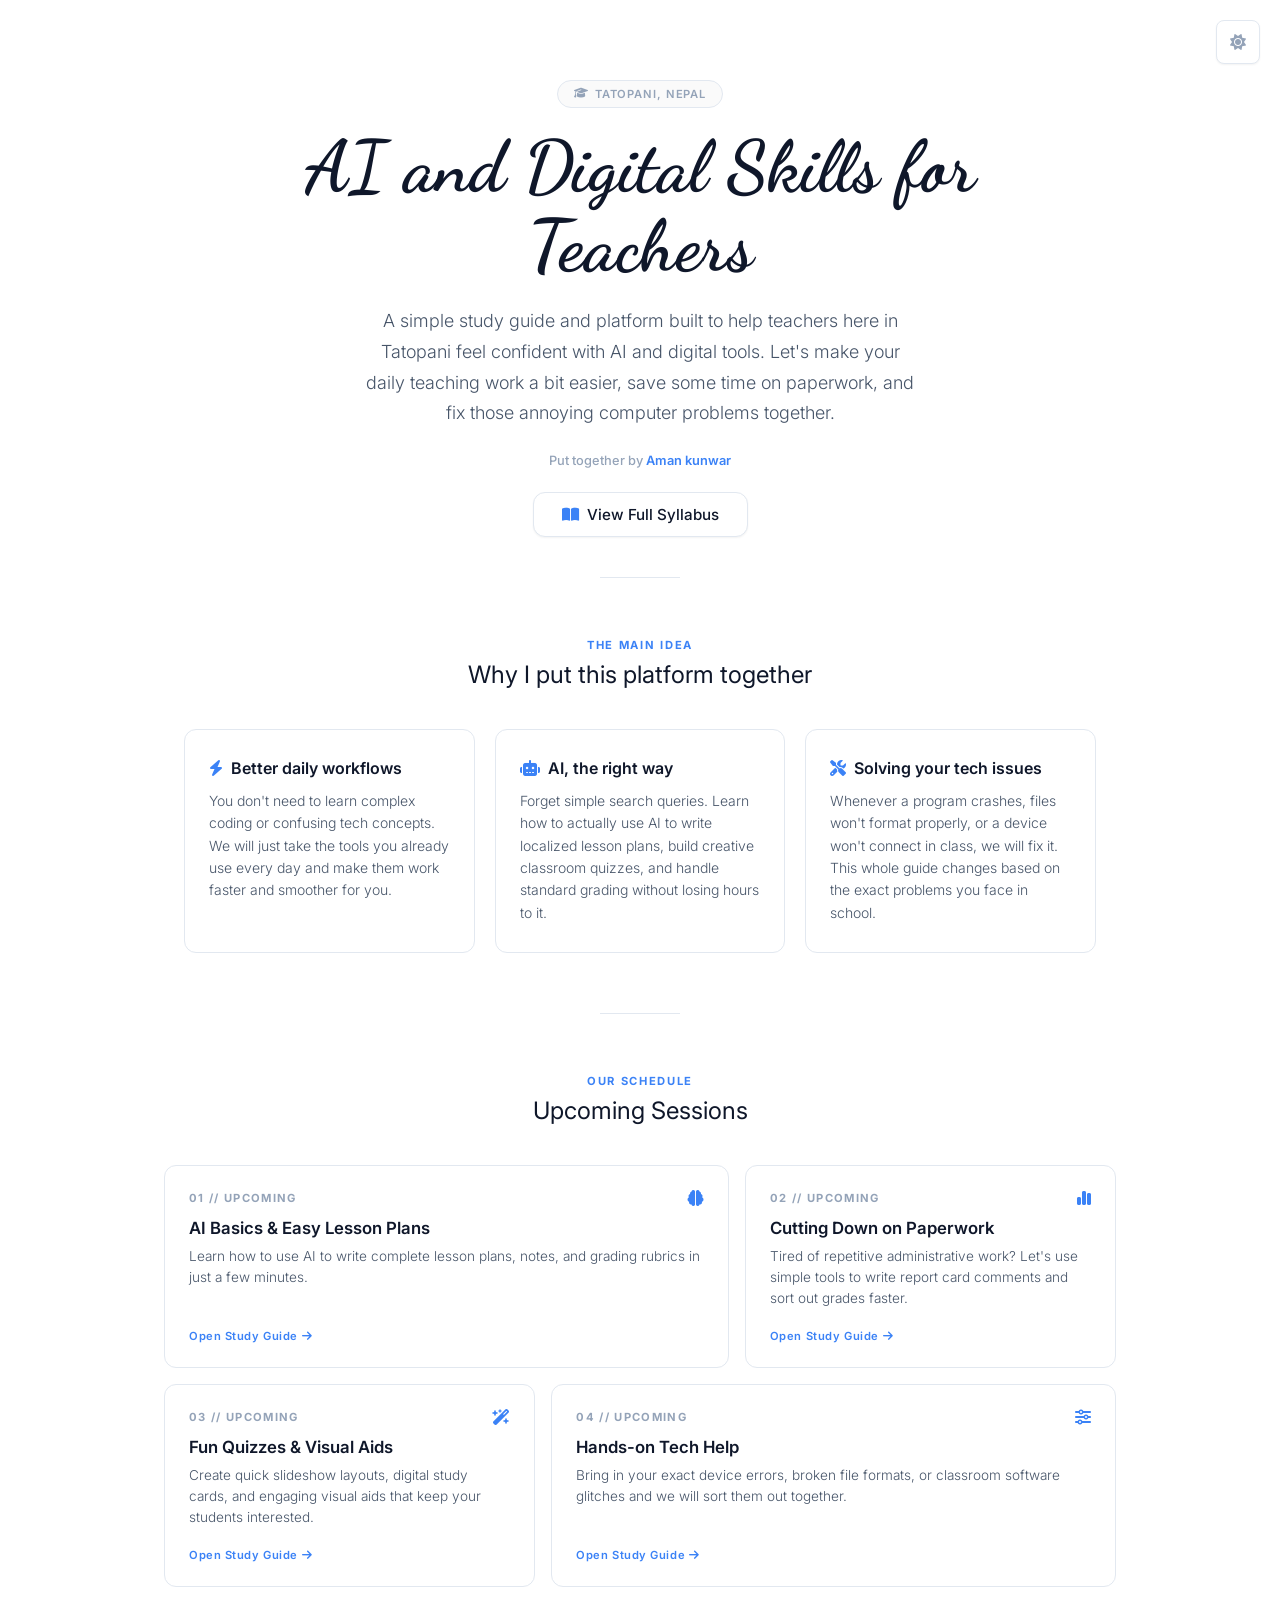
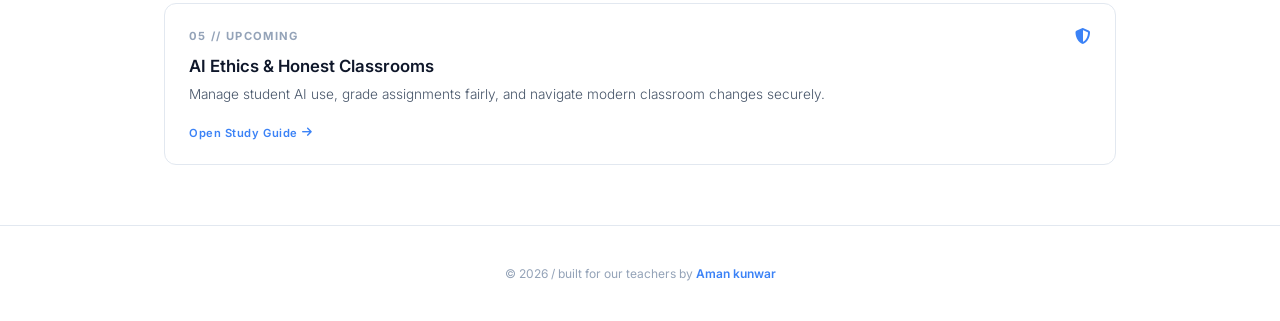
==== index.html @ bcb9775e "Add files via upload" ====
<!DOCTYPE html>
<html lang="en" class="dark">
<head>
    <meta charset="UTF-8">
    <meta name="viewport" content="width=device-width, initial-scale=1.0">
    <title>AI and Digital Skills by Aman kunwar for Teachers, Tatopani</title>
    <link rel="stylesheet" href="style.css">
    <link rel="stylesheet" href="https://cdnjs.cloudflare.com/ajax/libs/font-awesome/6.4.0/css/all.min.css">
</head>
<body>
    <div class="theme-toggle-wrapper">
        <button id="theme-toggle" class="theme-btn" aria-label="Toggle Theme">
            <i class="fa-solid fa-sun"></i>
            <i class="fa-solid fa-moon"></i>
        </button>
    </div>

    <main>
        <div class="hero-section">
            <div>
                <span class="location-badge">
                    <i class="fa-solid fa-graduation-cap" style="color: var(--text-muted);"></i> Tatopani, Nepal
                </span>
            </div>
            <h1 class="cursive-title">AI and Digital Skills for Teachers</h1>
            <p class="hero-description">
                A simple study guide and platform built to help teachers here in Tatopani feel confident with AI and digital tools. Let's make your daily teaching work a bit easier, save some time on paperwork, and fix those annoying computer problems together.
            </p>
            <div class="author-tag">
                Put together by <a href="https://razeclaw.vercel.app" target="_blank">Aman kunwar</a>
            </div>
            <div>
                <a href="syllabus/" class="cta-button">
                    <i class="fa-solid fa-book-open"></i> View Full Syllabus
                </a>
            </div>
        </div>

        <hr class="section-divider" />

        <section class="features-section">
            <div class="section-header">
                <div class="section-tag">The Main Idea</div>
                <h2 class="section-title">Why I put this platform together</h2>
            </div>
            <div class="features-grid">
                <div class="feature-card">
                    <div class="feature-card-title">
                        <i class="fa-solid fa-bolt"></i> Better daily workflows
                    </div>
                    <p class="feature-card-desc">You don't need to learn complex coding or confusing tech concepts. We will just take the tools you already use every day and make them work faster and smoother for you.</p>
                </div>
                <div class="feature-card">
                    <div class="feature-card-title">
                        <i class="fa-solid fa-robot"></i> AI, the right way
                    </div>
                    <p class="feature-card-desc">Forget simple search queries. Learn how to actually use AI to write localized lesson plans, build creative classroom quizzes, and handle standard grading without losing hours to it.</p>
                </div>
                <div class="feature-card">
                    <div class="feature-card-title">
                        <i class="fa-solid fa-screwdriver-wrench"></i> Solving your tech issues
                    </div>
                    <p class="feature-card-desc">Whenever a program crashes, files won't format properly, or a device won't connect in class, we will fix it. This whole guide changes based on the exact problems you face in school.</p>
                </div>
            </div>
        </section>

        <hr class="section-divider" />

        <section class="sessions-section">
            <div class="section-header">
                <div class="section-tag">Our Schedule</div>
                <h2 class="section-title">Upcoming Sessions</h2>
            </div>
            <div class="sessions-grid">
                <a href="sessions/session-one/" class="session-card">
                    <div>
                        <div class="session-meta">
                            <span class="session-num">01 // Upcoming</span>
                            <i class="fa-solid fa-brain"></i>
                        </div>
                        <h3 class="session-card-title">AI Basics &amp; Easy Lesson Plans</h3>
                        <p class="session-card-desc">Learn how to use AI to write complete lesson plans, notes, and grading rubrics in just a few minutes.</p>
                    </div>
                    <span class="session-footer">Open Study Guide <i class="fa-solid fa-arrow-right"></i></span>
                </a>

                <a href="sessions/session-two/" class="session-card">
                    <div>
                        <div class="session-meta">
                            <span class="session-num">02 // Upcoming</span>
                            <i class="fa-solid fa-chart-simple"></i>
                        </div>
                        <h3 class="session-card-title">Cutting Down on Paperwork</h3>
                        <p class="session-card-desc">Tired of repetitive administrative work? Let's use simple tools to write report card comments and sort out grades faster.</p>
                    </div>
                    <span class="session-footer">Open Study Guide <i class="fa-solid fa-arrow-right"></i></span>
                </a>

                <a href="sessions/session-three/" class="session-card">
                    <div>
                        <div class="session-meta">
                            <span class="session-num">03 // Upcoming</span>
                            <i class="fa-solid fa-wand-magic-sparkles"></i>
                        </div>
                        <h3 class="session-card-title">Fun Quizzes &amp; Visual Aids</h3>
                        <p class="session-card-desc">Create quick slideshow layouts, digital study cards, and engaging visual aids that keep your students interested.</p>
                    </div>
                    <span class="session-footer">Open Study Guide <i class="fa-solid fa-arrow-right"></i></span>
                </a>

                <a href="sessions/session-four/" class="session-card">
                    <div>
                        <div class="session-meta">
                            <span class="session-num">04 // Upcoming</span>
                            <i class="fa-solid fa-sliders"></i>
                        </div>
                        <h3 class="session-card-title">Hands-on Tech Help</h3>
                        <p class="session-card-desc">Bring in your exact device errors, broken file formats, or classroom software glitches and we will sort them out together.</p>
                    </div>
                    <span class="session-footer">Open Study Guide <i class="fa-solid fa-arrow-right"></i></span>
                </a>

                <a href="sessions/session-five/" class="session-card">
                    <div>
                        <div class="session-meta">
                            <span class="session-num">05 // Upcoming</span>
                            <i class="fa-solid fa-shield-halved"></i>
                        </div>
                        <h3 class="session-card-title">AI Ethics &amp; Honest Classrooms</h3>
                        <p class="session-card-desc">Manage student AI use, grade assignments fairly, and navigate modern classroom changes securely.</p>
                    </div>
                    <span class="session-footer">Open Study Guide <i class="fa-solid fa-arrow-right"></i></span>
                </a>
            </div>
        </section>
    </main>

    <footer>
        &copy; 2026 / built for our teachers by <a href="https://razeclaw.vercel.app" target="_blank">Aman kunwar</a>
    </footer>

    <script>
        document.getElementById('theme-toggle').addEventListener('click', function() {
            document.documentElement.classList.toggle('dark');
            localStorage.setItem('color-theme', document.documentElement.classList.contains('dark') ? 'dark' : 'light');
        });
        if (localStorage.getItem('color-theme') === 'light' || (!('color-theme' in localStorage) && !window.matchMedia('(prefers-color-scheme: dark)').matches)) {
            document.documentElement.classList.remove('dark');
        } else {
            document.documentElement.classList.add('dark');
        }
    </script>

<!-- made by razeclaw -->
</body>
</html>
---- style.css ----
@import url('https://fonts.googleapis.com/css2?family=Dancing+Script:wght@600;700&family=Inter:wght@300;400;500;600;700&display=swap');

:root {
    --bg-primary: #ffffff;
    --bg-secondary: #fafafa;
    --bg-card: #ffffff;
    --text-primary: #0f172a;
    --text-secondary: #475569;
    --text-muted: #94a3b8;
    --border: #e2e8f0;
    --accent: #3b82f6;
    --accent-light: #eff6ff;
    --accent-dark: #2563eb;
    --shadow-sm: 0 1px 2px rgba(0, 0, 0, 0.05);
    --shadow-md: 0 4px 12px rgba(0, 0, 0, 0.08);
    --shadow-lg: 0 10px 40px rgba(0, 0, 0, 0.1);
    --radius: 12px;
    --radius-sm: 8px;
    --radius-full: 9999px;
}

html.dark {
    --bg-primary: #0f172a;
    --bg-secondary: #1e293b;
    --bg-card: #1e293b;
    --text-primary: #f1f5f9;
    --text-secondary: #94a3b8;
    --text-muted: #64748b;
    --border: #334155;
    --accent: #60a5fa;
    --accent-light: #1e3a5f;
    --accent-dark: #93bbfd;
    --shadow-sm: 0 1px 2px rgba(0, 0, 0, 0.2);
    --shadow-md: 0 4px 12px rgba(0, 0, 0, 0.3);
    --shadow-lg: 0 10px 40px rgba(0, 0, 0, 0.4);
}

* {
    margin: 0;
    padding: 0;
    box-sizing: border-box;
}

body {
    background-color: var(--bg-primary);
    color: var(--text-primary);
    font-family: 'Inter', -apple-system, BlinkMacSystemFont, sans-serif;
    min-height: 100vh;
    display: flex;
    flex-direction: column;
    -webkit-font-smoothing: antialiased;
    transition: background-color 0.3s ease, color 0.3s ease;
}

.cursive-title {
    font-family: 'Dancing Script', cursive;
    font-weight: 700;
    line-height: 1.1;
}

.location-badge {
    display: inline-flex;
    align-items: center;
    gap: 6px;
    padding: 6px 16px;
    border-radius: var(--radius-full);
    border: 1px solid var(--border);
    background: var(--bg-secondary);
    font-size: 0.7rem;
    font-family: 'Inter', monospace;
    font-weight: 600;
    letter-spacing: 0.08em;
    text-transform: uppercase;
    color: var(--text-muted);
}

.hero-section {
    text-align: center;
    padding: 80px 24px 40px;
    max-width: 720px;
    margin: 0 auto;
}

.hero-section h1.cursive-title {
    font-size: clamp(2.5rem, 7vw, 4.5rem);
    color: var(--text-primary);
    margin: 20px 0;
}

.hero-description {
    font-size: clamp(1rem, 2vw, 1.125rem);
    color: var(--text-secondary);
    line-height: 1.7;
    font-weight: 300;
    max-width: 560px;
    margin: 0 auto 24px;
}

.author-tag {
    font-size: 0.8rem;
    color: var(--text-muted);
    font-weight: 500;
}

.author-tag a {
    color: var(--accent);
    text-decoration: none;
    font-weight: 600;
}

.author-tag a:hover {
    text-decoration: underline;
}

.cta-button {
    display: inline-flex;
    align-items: center;
    gap: 8px;
    padding: 12px 28px;
    border-radius: var(--radius);
    border: 1px solid var(--border);
    background: var(--bg-card);
    color: var(--text-primary);
    font-weight: 500;
    font-size: 0.95rem;
    text-decoration: none;
    box-shadow: var(--shadow-sm);
    transition: all 0.25s ease;
    margin-top: 24px;
}

.cta-button:hover {
    border-color: var(--accent);
    box-shadow: var(--shadow-md);
    transform: translateY(-1px);
}

.cta-button i {
    color: var(--accent);
}

.section-divider {
    border: 0;
    border-top: 1px solid var(--border);
    max-width: 80px;
    margin: 0 auto;
}

.features-section {
    max-width: 960px;
    margin: 0 auto;
    padding: 60px 24px;
}

.section-header {
    text-align: center;
    margin-bottom: 40px;
}

.section-tag {
    font-size: 0.7rem;
    font-weight: 700;
    letter-spacing: 0.15em;
    text-transform: uppercase;
    color: var(--accent);
}

.section-title {
    font-size: 1.5rem;
    font-weight: 400;
    color: var(--text-primary);
    margin-top: 8px;
}

.features-grid {
    display: grid;
    grid-template-columns: 1fr;
    gap: 20px;
}

@media (min-width: 768px) {
    .features-grid {
        grid-template-columns: repeat(3, 1fr);
    }
}

.feature-card {
    padding: 28px 24px;
    border-radius: var(--radius);
    border: 1px solid var(--border);
    background: var(--bg-card);
    transition: all 0.3s ease;
}

.feature-card:hover {
    box-shadow: var(--shadow-md);
    transform: translateY(-3px);
    border-color: var(--accent);
}

.feature-card-title {
    font-size: 1rem;
    font-weight: 600;
    color: var(--text-primary);
    display: flex;
    align-items: center;
    gap: 8px;
}

.feature-card-title i {
    color: var(--accent);
    font-size: 1rem;
}

.feature-card-desc {
    font-size: 0.875rem;
    color: var(--text-secondary);
    line-height: 1.6;
    margin-top: 12px;
    font-weight: 300;
}

.sessions-section {
    max-width: 1000px;
    margin: 0 auto;
    padding: 60px 24px;
}

.sessions-grid {
    display: grid;
    grid-template-columns: 1fr;
    gap: 16px;
    margin-top: 40px;
}

@media (min-width: 640px) {
    .sessions-grid {
        grid-template-columns: repeat(2, 1fr);
    }
}

@media (min-width: 1024px) {
    .sessions-grid {
        grid-template-columns: repeat(5, 1fr);
        grid-template-rows: auto auto;
    }
    .session-card:nth-child(1) {
        grid-column: span 3;
    }
    .session-card:nth-child(2) {
        grid-column: span 2;
    }
    .session-card:nth-child(3) {
        grid-column: span 2;
    }
    .session-card:nth-child(4) {
        grid-column: span 3;
    }
    .session-card:nth-child(5) {
        grid-column: span 5;
    }
}

.session-card {
    display: flex;
    flex-direction: column;
    justify-content: space-between;
    padding: 24px;
    border-radius: var(--radius);
    border: 1px solid var(--border);
    background: var(--bg-card);
    text-decoration: none;
    color: inherit;
    transition: all 0.3s ease;
}

.session-card:hover {
    box-shadow: var(--shadow-md);
    transform: translateY(-2px);
    border-color: var(--accent);
}

.session-meta {
    display: flex;
    justify-content: space-between;
    align-items: center;
}

.session-num {
    font-size: 0.7rem;
    font-weight: 700;
    letter-spacing: 0.12em;
    text-transform: uppercase;
    color: var(--text-muted);
    font-family: 'Inter', monospace;
}

.session-meta i {
    color: var(--accent);
    font-size: 1rem;
}

.session-card-title {
    font-size: 1.05rem;
    font-weight: 600;
    color: var(--text-primary);
    margin-top: 12px;
}

.session-card-desc {
    font-size: 0.85rem;
    color: var(--text-secondary);
    line-height: 1.55;
    margin-top: 8px;
    font-weight: 300;
}

.session-footer {
    font-size: 0.7rem;
    font-weight: 600;
    letter-spacing: 0.05em;
    color: var(--accent);
    display: flex;
    align-items: center;
    gap: 4px;
    margin-top: 20px;
    font-family: 'Inter', monospace;
}

.session-card:hover .session-footer i {
    transform: translateX(4px);
}

.session-footer i {
    transition: transform 0.2s ease;
}

.theme-toggle-wrapper {
    position: fixed;
    top: 20px;
    right: 20px;
    z-index: 100;
}

.theme-btn {
    width: 44px;
    height: 44px;
    border-radius: var(--radius-sm);
    border: 1px solid var(--border);
    background: var(--bg-card);
    color: var(--text-muted);
    display: flex;
    align-items: center;
    justify-content: center;
    cursor: pointer;
    box-shadow: var(--shadow-sm);
    transition: all 0.25s ease;
    font-size: 1rem;
}

.theme-btn:hover {
    border-color: var(--accent);
    color: var(--accent);
    box-shadow: var(--shadow-md);
}

html.dark .fa-sun {
    display: none;
}

html:not(.dark) .fa-moon {
    display: none;
}

footer {
    margin-top: auto;
    padding: 40px 24px;
    text-align: center;
    border-top: 1px solid var(--border);
    font-size: 0.75rem;
    color: var(--text-muted);
    font-weight: 400;
}

footer a {
    color: var(--accent);
    text-decoration: none;
    font-weight: 600;
}

footer a:hover {
    text-decoration: underline;
}
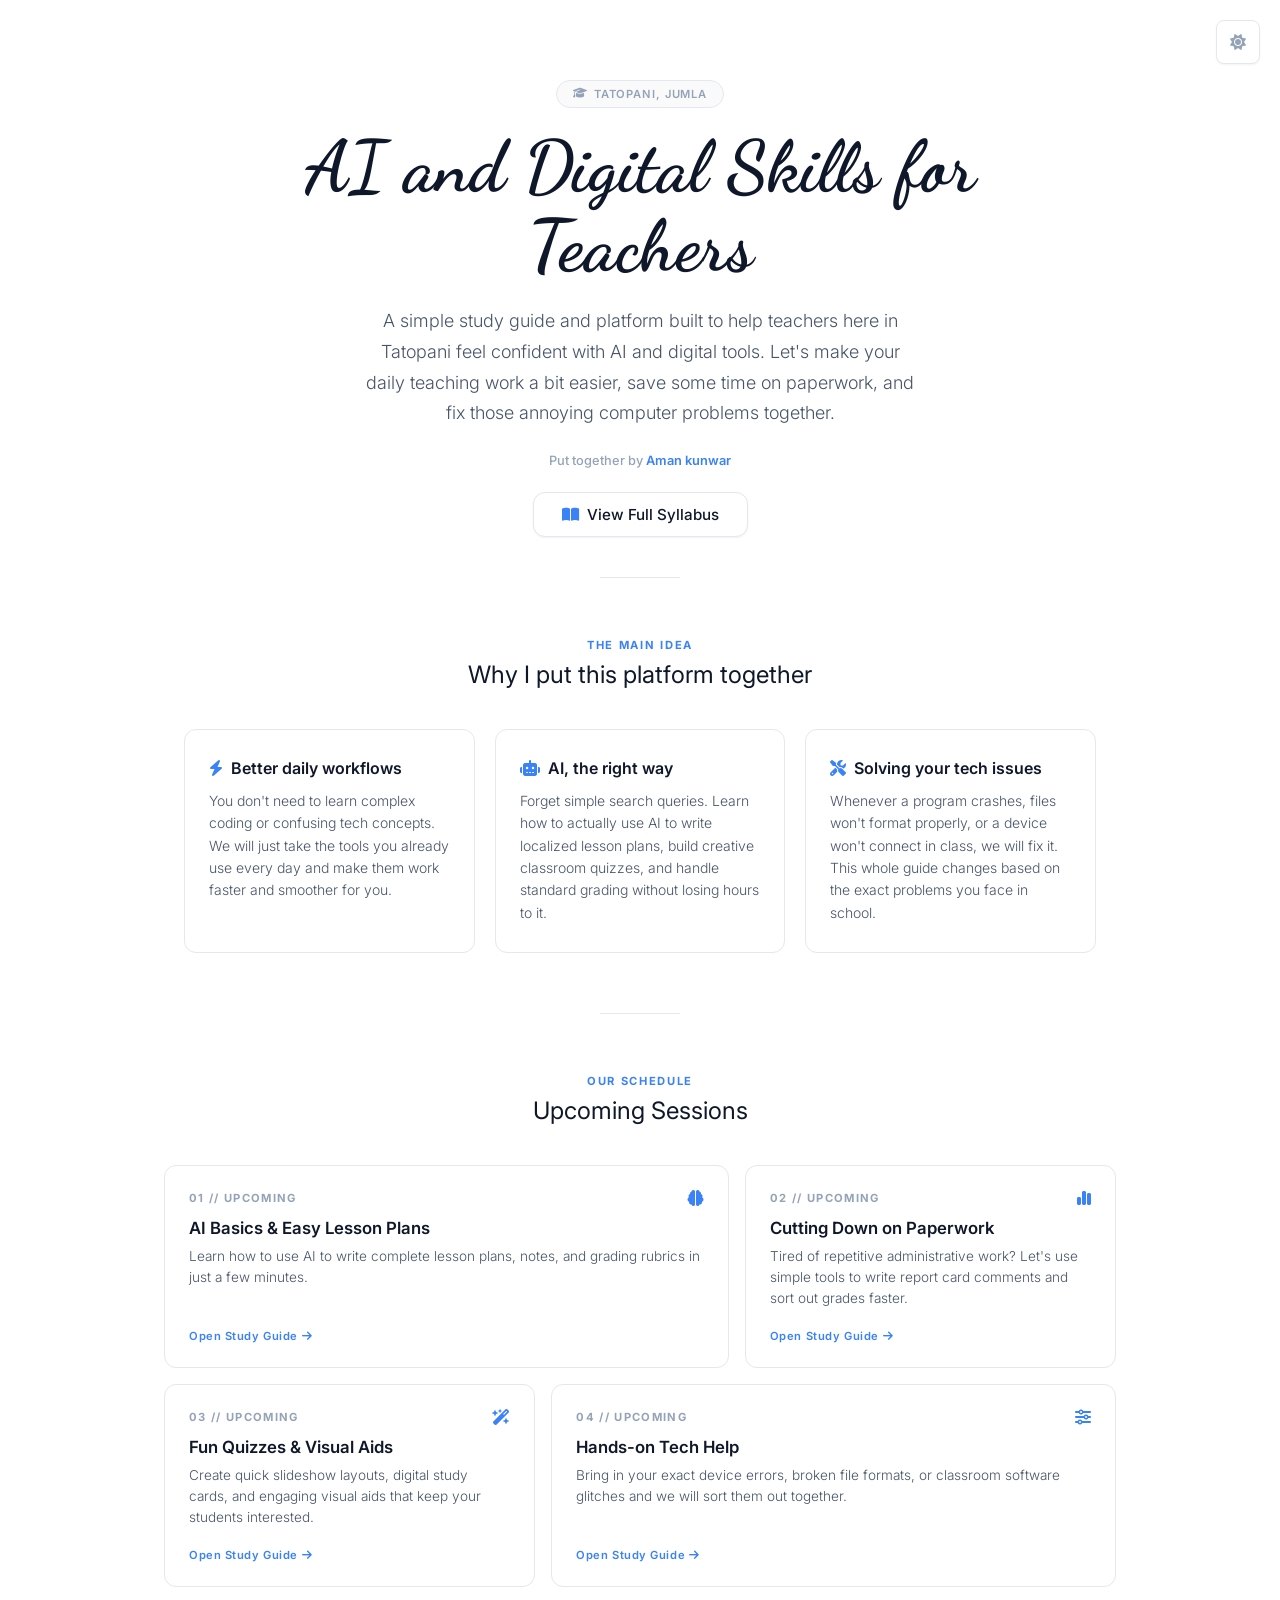
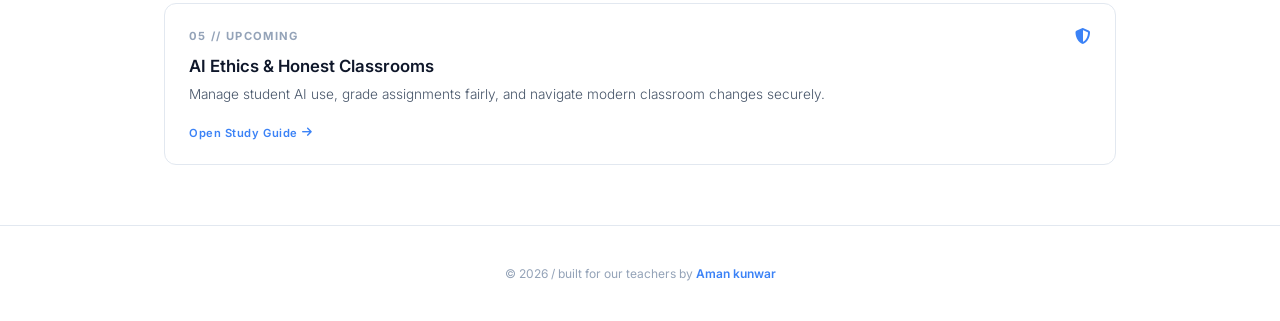
==== commit f4ae047b: "Update index.html" ====
--- a/index.html
+++ b/index.html
@@ -3,7 +3,7 @@
 <head>
     <meta charset="UTF-8">
     <meta name="viewport" content="width=device-width, initial-scale=1.0">
-    <title>AI and Digital Skills by Aman kunwar for Teachers, Tatopani</title>
+    <title>AI and Digital Skills by Aman kunwar, Tatopani Jumla</title>
     <link rel="stylesheet" href="style.css">
     <link rel="stylesheet" href="https://cdnjs.cloudflare.com/ajax/libs/font-awesome/6.4.0/css/all.min.css">
 </head>
@@ -19,7 +19,7 @@
         <div class="hero-section">
             <div>
                 <span class="location-badge">
-                    <i class="fa-solid fa-graduation-cap" style="color: var(--text-muted);"></i> Tatopani, Nepal
+                    <i class="fa-solid fa-graduation-cap" style="color: var(--text-muted);"></i> Tatopani, Jumla
                 </span>
             </div>
             <h1 class="cursive-title">AI and Digital Skills for Teachers</h1>
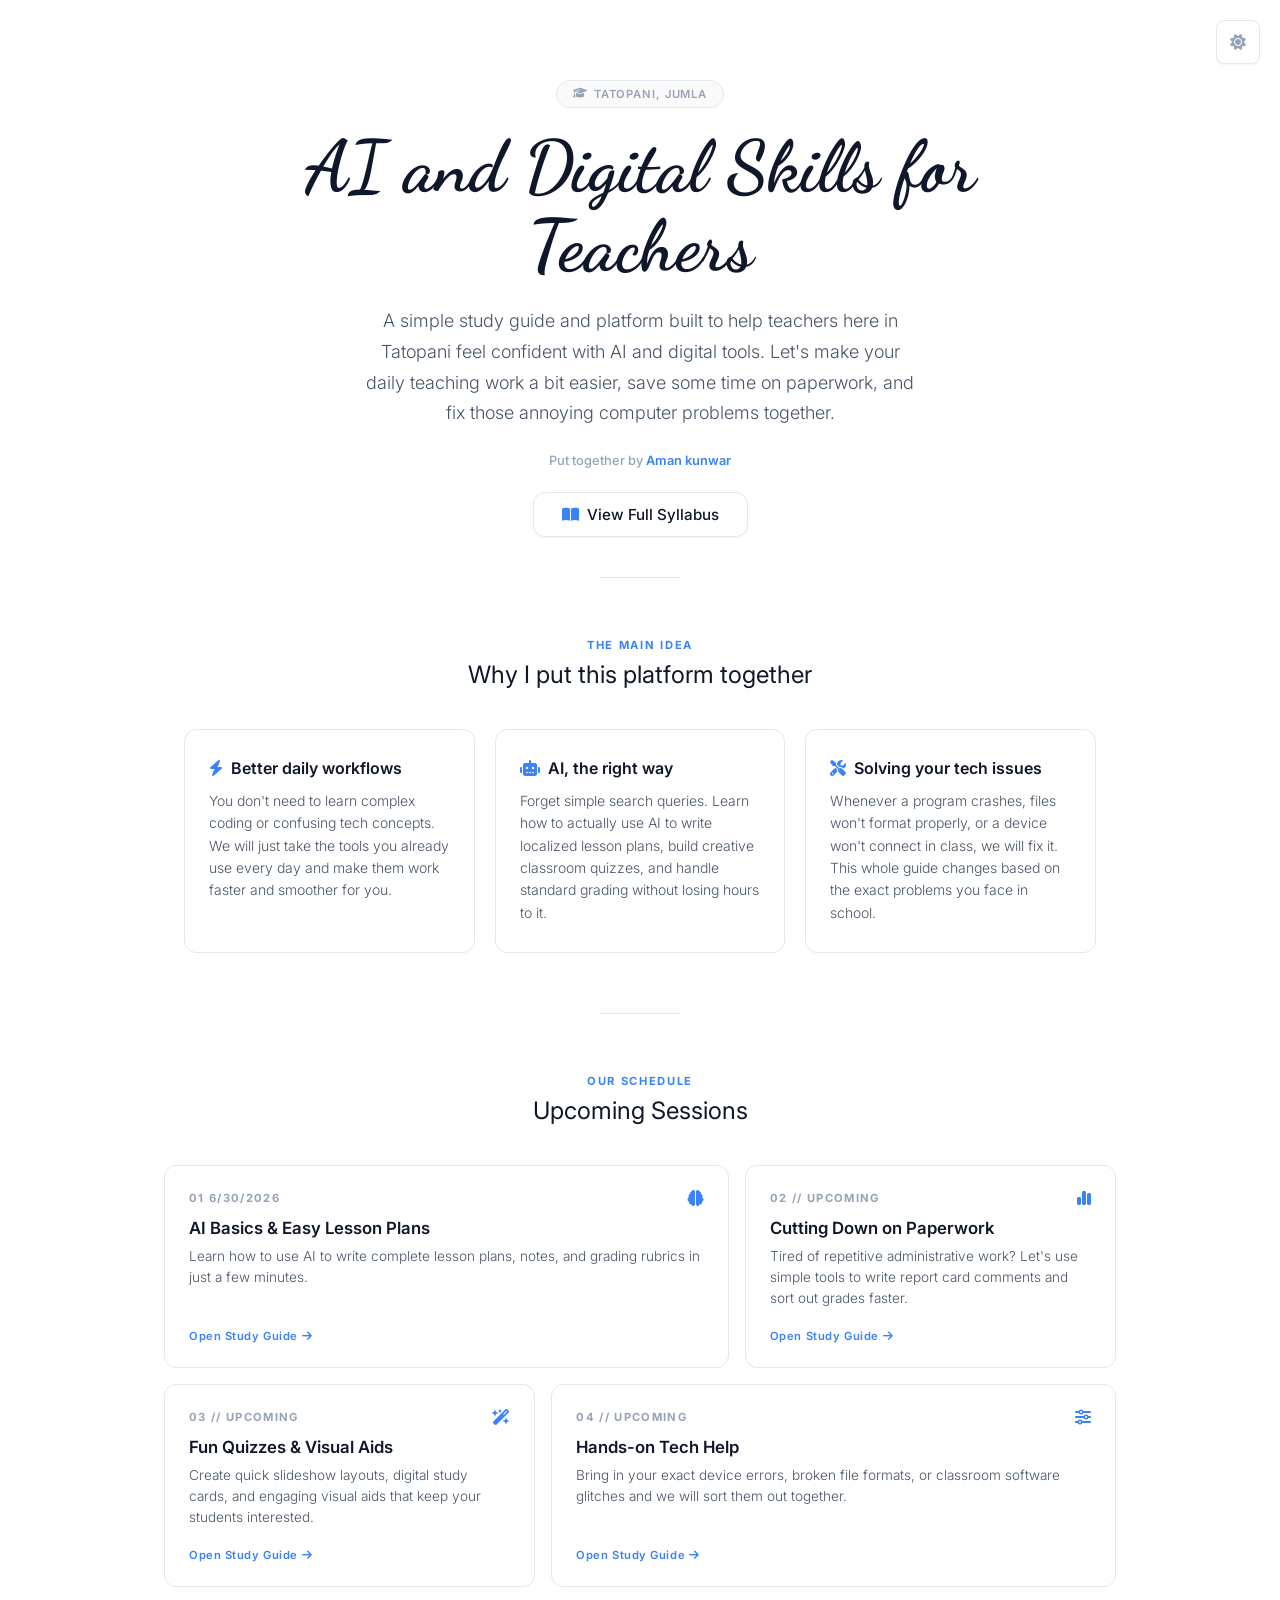
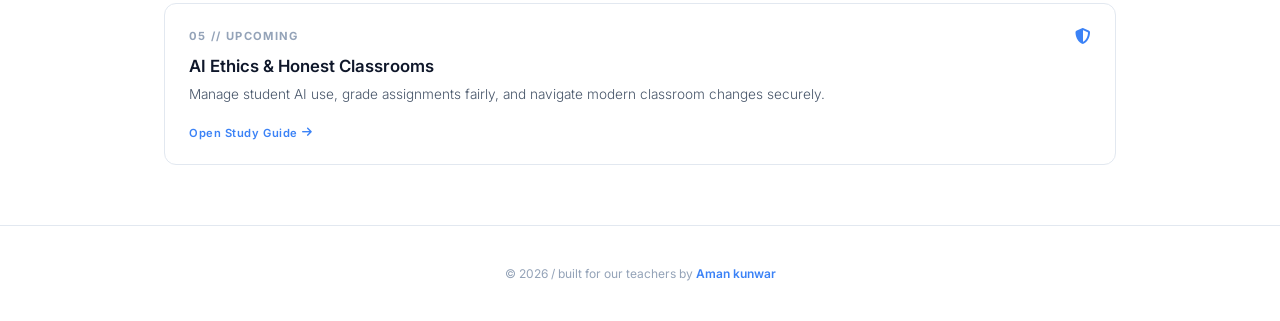
==== commit 5df82f16: "Update index.html" ====
--- a/index.html
+++ b/index.html
@@ -76,7 +76,7 @@
                 <a href="sessions/session-one/" class="session-card">
                     <div>
                         <div class="session-meta">
-                            <span class="session-num">01 // Upcoming</span>
+                            <span class="session-num">01 6/30/2026</span>
                             <i class="fa-solid fa-brain"></i>
                         </div>
                         <h3 class="session-card-title">AI Basics &amp; Easy Lesson Plans</h3>
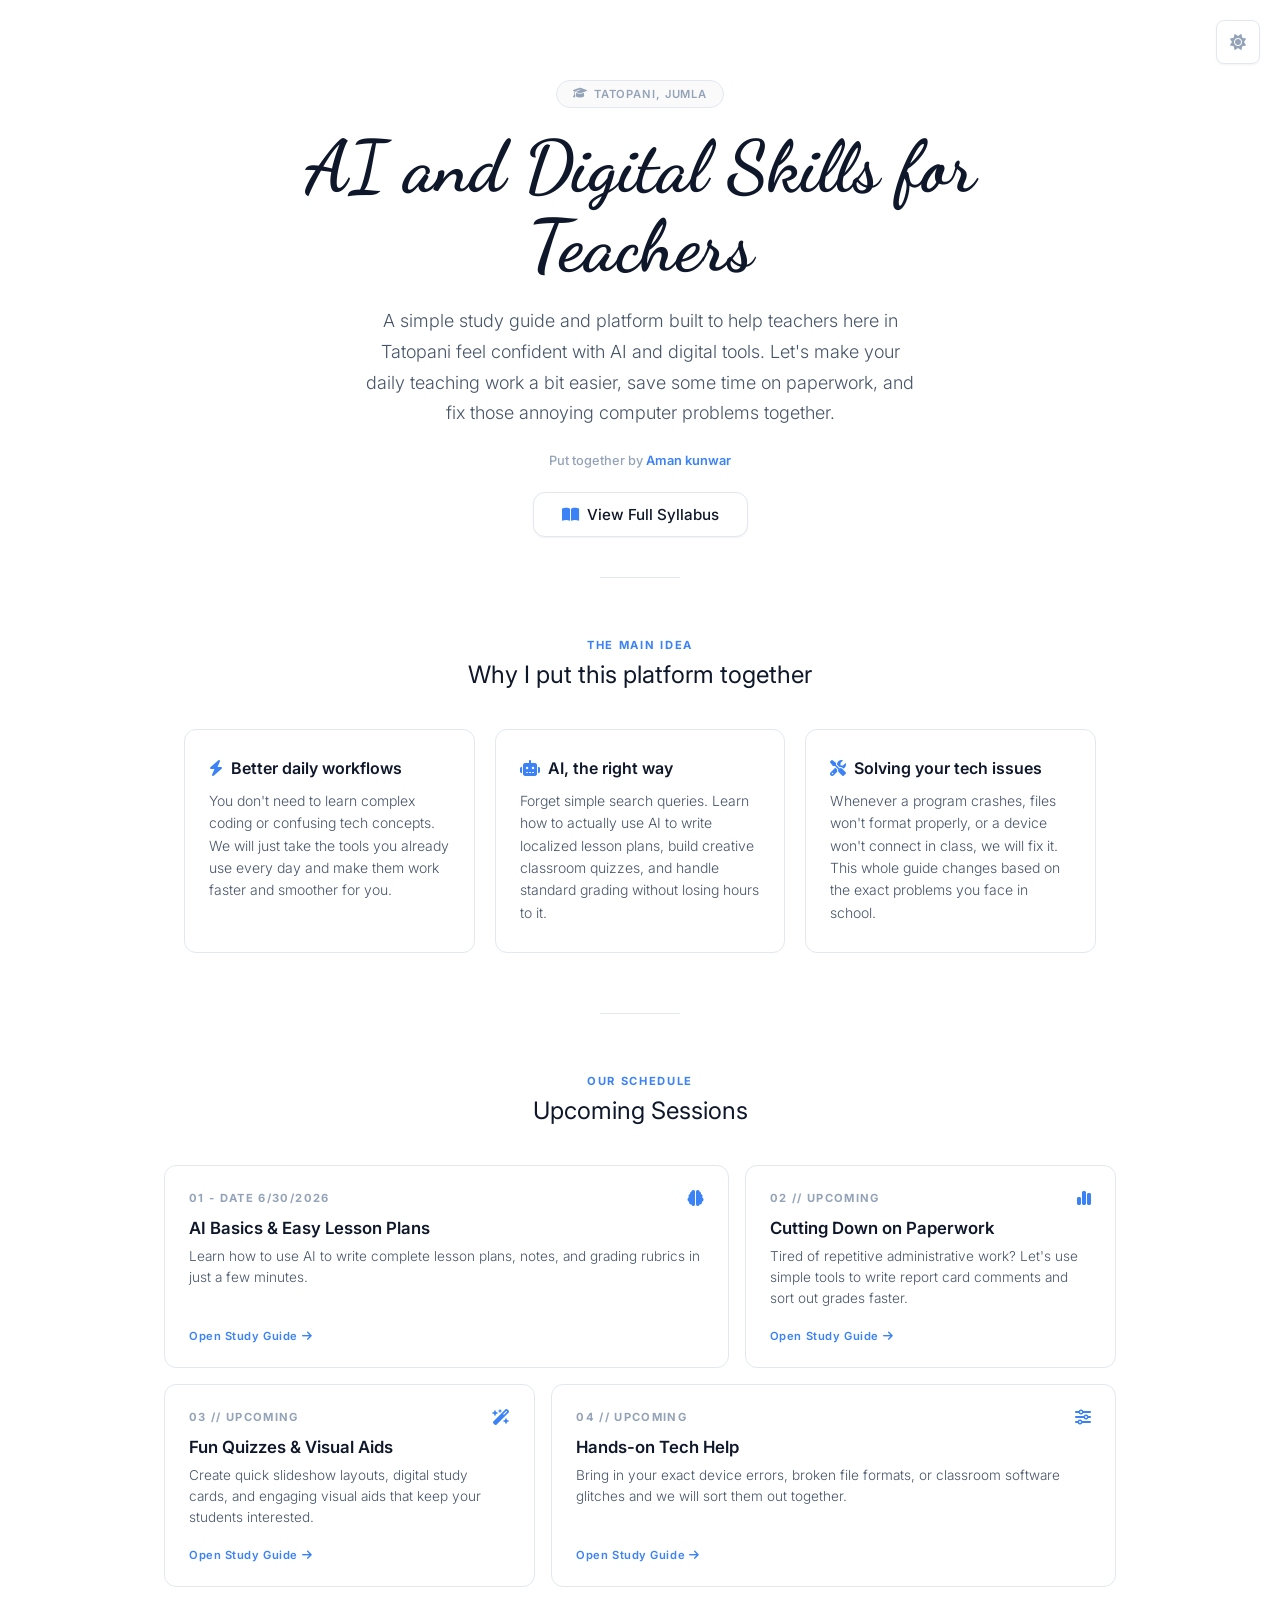
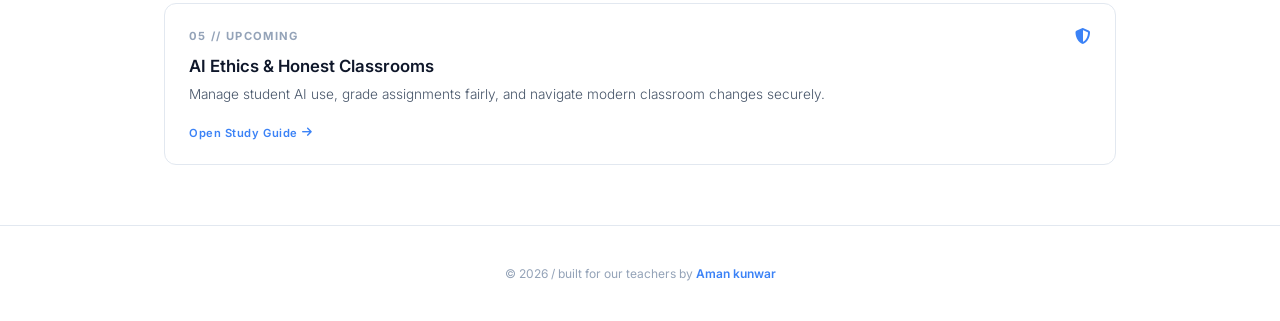
==== commit 90ae8abd: "Update index.html" ====
--- a/index.html
+++ b/index.html
@@ -76,7 +76,7 @@
                 <a href="sessions/session-one/" class="session-card">
                     <div>
                         <div class="session-meta">
-                            <span class="session-num">01 6/30/2026</span>
+                            <span class="session-num">01 - DATE 6/30/2026</span>
                             <i class="fa-solid fa-brain"></i>
                         </div>
                         <h3 class="session-card-title">AI Basics &amp; Easy Lesson Plans</h3>
